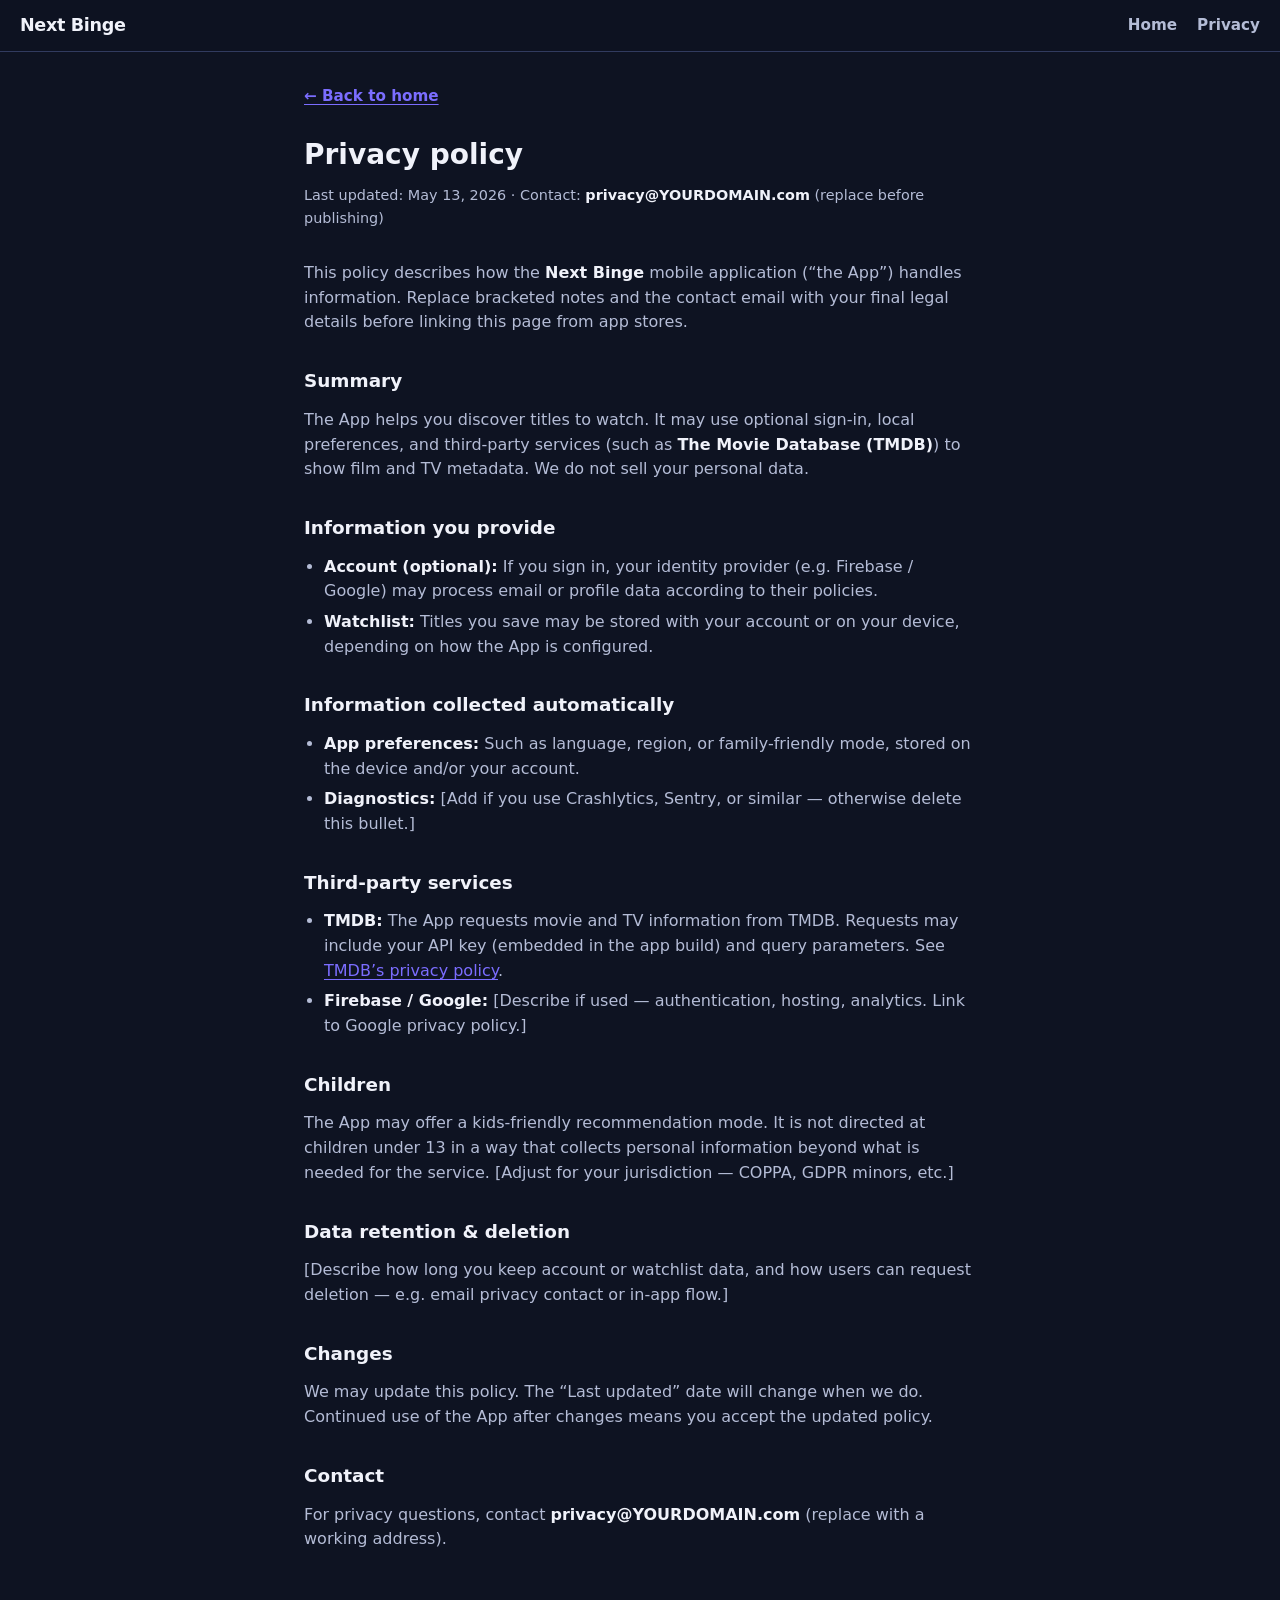
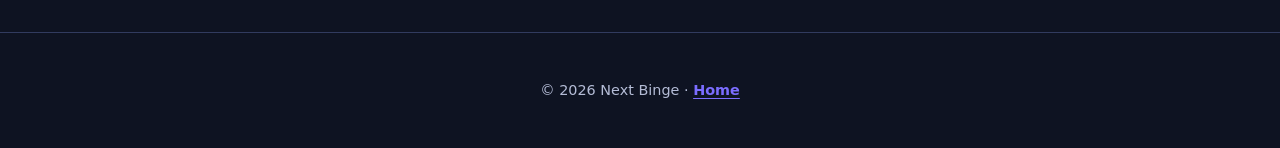
==== privacy/index.html @ 913ea035 "Added static site" ====
<!DOCTYPE html>
<html lang="en">
  <head>
    <meta charset="utf-8" />
    <meta name="viewport" content="width=device-width, initial-scale=1" />
    <meta name="description" content="Privacy policy for the Next Binge mobile app." />
    <title>Privacy policy · Next Binge</title>
    <link rel="stylesheet" href="../css/styles.css" />
    <link rel="icon" href="../images/favicon.svg" type="image/svg+xml" />
  </head>
  <body>
    <header class="site-header">
      <a class="brand" href="../index.html">Next Binge</a>
      <nav class="nav" aria-label="Primary">
        <a href="../index.html">Home</a>
        <a href="index.html">Privacy</a>
      </nav>
    </header>

    <main>
      <article class="narrow prose">
        <a class="back" href="../index.html">← Back to home</a>
        <h1>Privacy policy</h1>
        <p class="meta">Last updated: May 13, 2026 · Contact: <strong>privacy@YOURDOMAIN.com</strong> (replace before publishing)</p>

        <p>
          This policy describes how the <strong>Next Binge</strong> mobile application (“the App”) handles information.
          Replace bracketed notes and the contact email with your final legal details before linking this page from app stores.
        </p>

        <h2>Summary</h2>
        <p>
          The App helps you discover titles to watch. It may use optional sign-in, local preferences, and third-party
          services (such as <strong>The Movie Database (TMDB)</strong>) to show film and TV metadata. We do not sell your personal data.
        </p>

        <h2>Information you provide</h2>
        <ul>
          <li><strong>Account (optional):</strong> If you sign in, your identity provider (e.g. Firebase / Google) may process email or profile data according to their policies.</li>
          <li><strong>Watchlist:</strong> Titles you save may be stored with your account or on your device, depending on how the App is configured.</li>
        </ul>

        <h2>Information collected automatically</h2>
        <ul>
          <li><strong>App preferences:</strong> Such as language, region, or family-friendly mode, stored on the device and/or your account.</li>
          <li><strong>Diagnostics:</strong> [Add if you use Crashlytics, Sentry, or similar — otherwise delete this bullet.]</li>
        </ul>

        <h2>Third-party services</h2>
        <ul>
          <li>
            <strong>TMDB:</strong> The App requests movie and TV information from TMDB. Requests may include your API key (embedded in the app build) and query parameters. See
            <a href="https://www.themoviedb.org/privacy-policy" rel="noopener noreferrer">TMDB’s privacy policy</a>.
          </li>
          <li><strong>Firebase / Google:</strong> [Describe if used — authentication, hosting, analytics. Link to Google privacy policy.]</li>
        </ul>

        <h2>Children</h2>
        <p>
          The App may offer a kids-friendly recommendation mode. It is not directed at children under 13 in a way that collects
          personal information beyond what is needed for the service. [Adjust for your jurisdiction — COPPA, GDPR minors, etc.]
        </p>

        <h2>Data retention &amp; deletion</h2>
        <p>
          [Describe how long you keep account or watchlist data, and how users can request deletion — e.g. email privacy contact or in-app flow.]
        </p>

        <h2>Changes</h2>
        <p>We may update this policy. The “Last updated” date will change when we do. Continued use of the App after changes means you accept the updated policy.</p>

        <h2>Contact</h2>
        <p>For privacy questions, contact <strong>privacy@YOURDOMAIN.com</strong> (replace with a working address).</p>
      </article>
    </main>

    <footer class="site-footer">
      <p>© <span id="y"></span> Next Binge · <a href="../index.html">Home</a></p>
    </footer>
    <script>
      document.getElementById("y").textContent = new Date().getFullYear();
    </script>
  </body>
</html>
---- css/styles.css ----
:root {
  --bg: #0e1322;
  --surface: #161c30;
  --text: #f0f2fa;
  --muted: #b4bcd6;
  --accent: #7b6dff;
  --border: #313b5f;
  --radius: 16px;
  --max: 720px;
  --wide: 1040px;
}

*,
*::before,
*::after {
  box-sizing: border-box;
}

html {
  scroll-behavior: smooth;
}

body {
  margin: 0;
  font-family: system-ui, -apple-system, "Segoe UI", Roboto, Ubuntu, Cantarell, "Noto Sans", sans-serif;
  font-size: 1rem;
  line-height: 1.55;
  color: var(--text);
  background: var(--bg);
}

a {
  color: var(--accent);
  text-decoration-thickness: 1px;
  text-underline-offset: 3px;
}

a:hover {
  color: #aba3ff;
}

.site-header {
  position: sticky;
  top: 0;
  z-index: 10;
  display: flex;
  align-items: center;
  justify-content: space-between;
  gap: 1rem;
  padding: 0.75rem 1.25rem;
  background: rgba(14, 19, 34, 0.92);
  border-bottom: 1px solid var(--border);
  backdrop-filter: blur(8px);
}

.brand {
  font-weight: 800;
  font-size: 1.1rem;
  letter-spacing: -0.02em;
  color: var(--text);
  text-decoration: none;
}

.brand:hover {
  color: var(--accent);
}

.nav {
  display: flex;
  gap: 1.25rem;
  font-size: 0.95rem;
}

.nav a {
  color: var(--muted);
  text-decoration: none;
  font-weight: 600;
}

.nav a:hover {
  color: var(--text);
}

main {
  padding: 2rem 1.25rem 4rem;
}

.wrap {
  max-width: var(--wide);
  margin: 0 auto;
}

.narrow {
  max-width: var(--max);
  margin: 0 auto;
}

.hero {
  display: grid;
  gap: 2rem;
  align-items: center;
  padding: 2rem 0 3rem;
}

@media (min-width: 880px) {
  .hero {
    grid-template-columns: 1fr 1fr;
    padding: 3rem 0 4rem;
  }
}

.hero h1 {
  margin: 0 0 0.75rem;
  font-size: clamp(1.85rem, 4vw, 2.5rem);
  line-height: 1.15;
  letter-spacing: -0.03em;
}

.lead {
  margin: 0 0 1.5rem;
  font-size: 1.1rem;
  color: var(--muted);
}

.cta-row {
  display: flex;
  flex-wrap: wrap;
  gap: 0.75rem;
}

.btn {
  display: inline-flex;
  align-items: center;
  justify-content: center;
  padding: 0.65rem 1.15rem;
  font-weight: 700;
  font-size: 0.95rem;
  border-radius: 12px;
  border: 1px solid transparent;
  cursor: not-allowed;
  opacity: 0.65;
}

.btn-primary {
  background: var(--accent);
  color: #fff;
}

.btn-secondary {
  background: transparent;
  color: var(--muted);
  border-color: var(--border);
}

.btn-note {
  width: 100%;
  margin-top: 0.5rem;
  font-size: 0.8rem;
  font-weight: 600;
  color: var(--muted);
}

.mockup {
  display: flex;
  justify-content: center;
}

.mockup img {
  max-width: 100%;
  height: auto;
  border-radius: 24px;
  border: 1px solid var(--border);
  box-shadow: 0 24px 60px rgba(0, 0, 0, 0.45);
}

.features {
  margin-top: 2rem;
  padding-top: 2rem;
  border-top: 1px solid var(--border);
}

.features h2 {
  margin: 0 0 1rem;
  font-size: 1.35rem;
}

.grid {
  display: grid;
  gap: 1rem;
}

@media (min-width: 640px) {
  .grid {
    grid-template-columns: repeat(3, 1fr);
  }
}

.card {
  padding: 1.25rem;
  background: var(--surface);
  border: 1px solid var(--border);
  border-radius: var(--radius);
}

.card h3 {
  margin: 0 0 0.5rem;
  font-size: 1rem;
}

.card p {
  margin: 0;
  font-size: 0.9rem;
  color: var(--muted);
}

.screens {
  margin-top: 3rem;
}

.screens h2 {
  margin: 0 0 0.5rem;
  font-size: 1.35rem;
}

.screens > p {
  margin: 0 0 1.5rem;
  color: var(--muted);
  font-size: 0.95rem;
}

.screen-grid {
  display: grid;
  gap: 1rem;
  grid-template-columns: repeat(auto-fill, minmax(200px, 1fr));
}

.screen-grid img {
  width: 100%;
  height: auto;
  display: block;
  border-radius: 12px;
  border: 1px solid var(--border);
}

.site-footer {
  padding: 2rem 1.25rem;
  border-top: 1px solid var(--border);
  color: var(--muted);
  font-size: 0.9rem;
  text-align: center;
}

.site-footer a {
  font-weight: 600;
}

/* Privacy page */
.prose {
  max-width: 42rem;
  margin: 0 auto;
}

.prose h1 {
  margin: 0 0 0.5rem;
  font-size: 1.75rem;
}

.prose .meta {
  margin: 0 0 2rem;
  font-size: 0.9rem;
  color: var(--muted);
}

.prose h2 {
  margin: 2rem 0 0.75rem;
  font-size: 1.15rem;
}

.prose p,
.prose ul {
  margin: 0 0 1rem;
  color: var(--muted);
}

.prose ul {
  padding-left: 1.25rem;
}

.prose li {
  margin-bottom: 0.35rem;
}

.prose strong {
  color: var(--text);
}

.back {
  display: inline-block;
  margin-bottom: 1.5rem;
  font-weight: 600;
  font-size: 0.95rem;
}
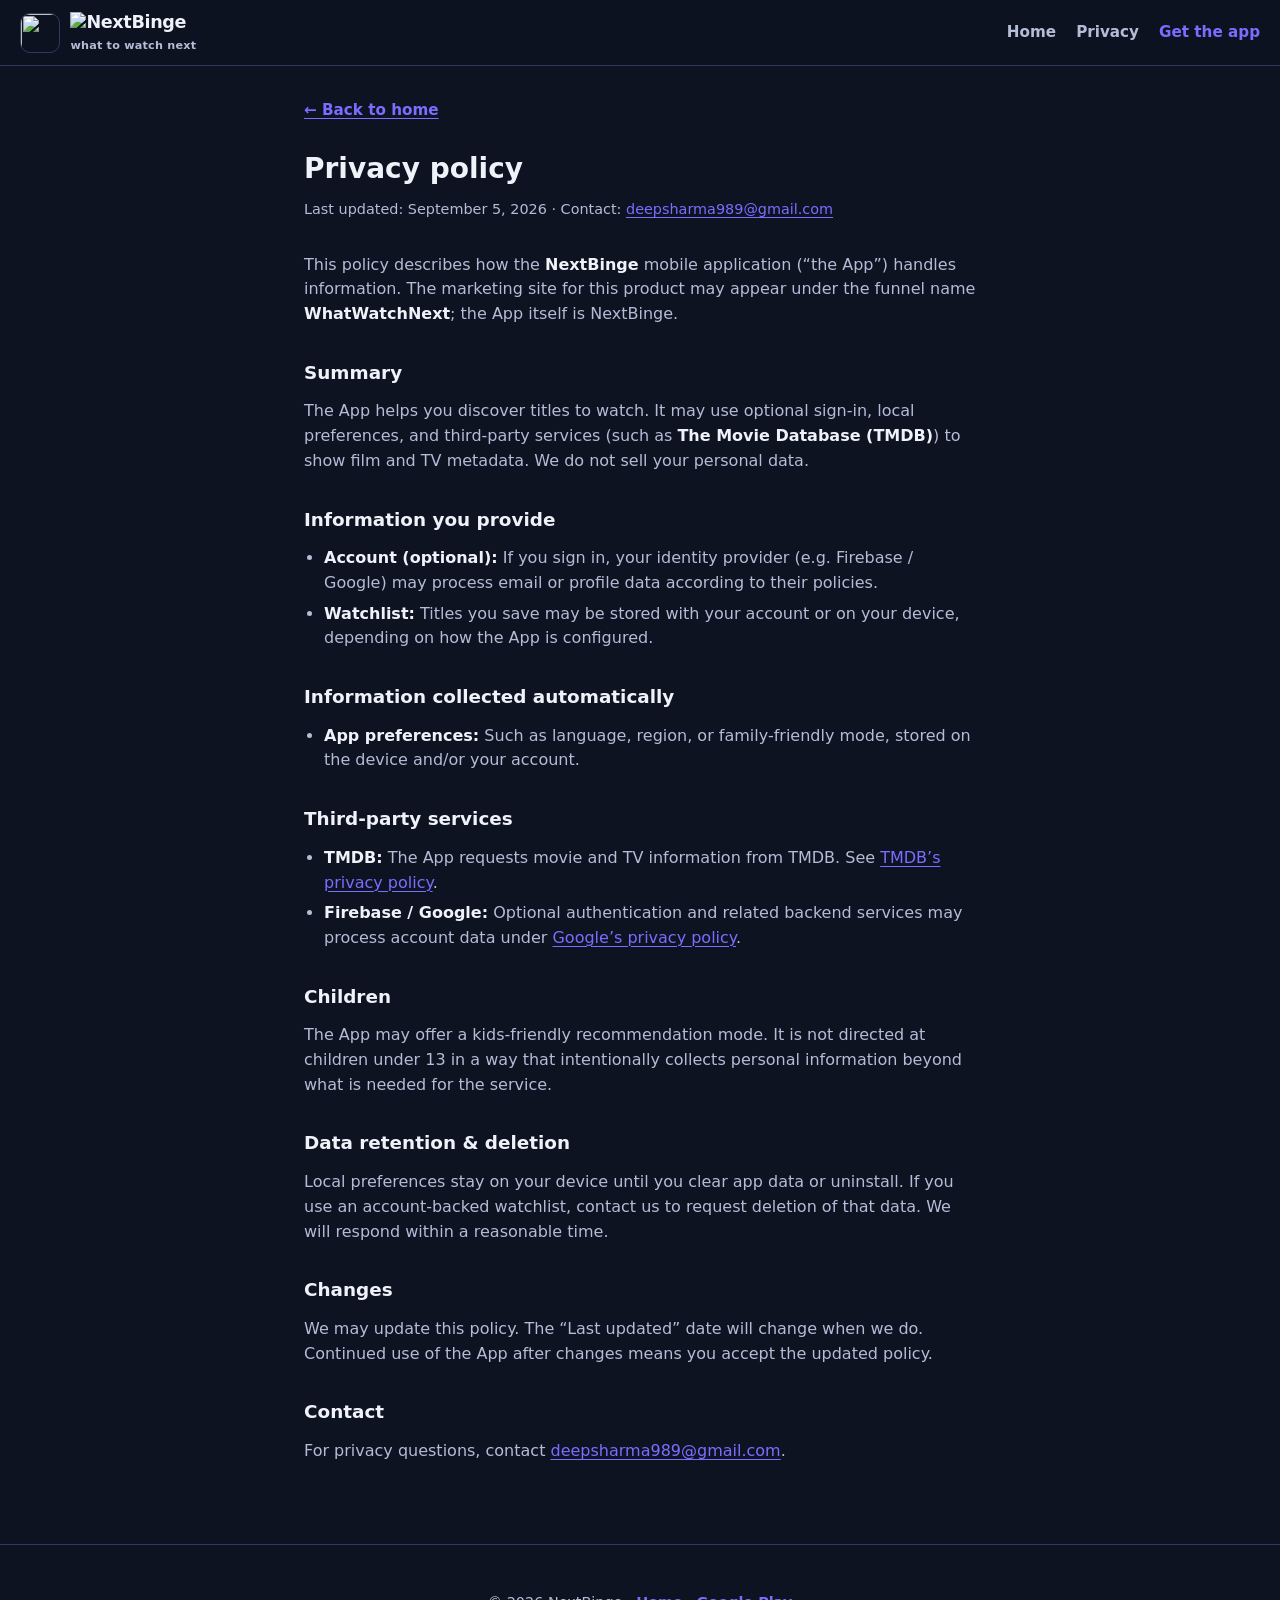
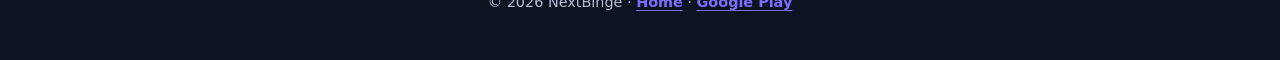
==== commit d831e08b: "updated site" ====
--- a/privacy/index.html
+++ b/privacy/index.html
@@ -3,17 +3,41 @@
   <head>
     <meta charset="utf-8" />
     <meta name="viewport" content="width=device-width, initial-scale=1" />
-    <meta name="description" content="Privacy policy for the Next Binge mobile app." />
-    <title>Privacy policy · Next Binge</title>
+    <meta name="description" content="Privacy policy for the NextBinge mobile app." />
+    <title>Privacy policy · NextBinge</title>
     <link rel="stylesheet" href="../css/styles.css" />
-    <link rel="icon" href="../images/favicon.svg" type="image/svg+xml" />
+    <link rel="icon" href="../images/app-icon.png" type="image/png" />
+    <link rel="apple-touch-icon" href="../images/app-icon.png" />
   </head>
   <body>
     <header class="site-header">
-      <a class="brand" href="../index.html">Next Binge</a>
+      <a class="brand" href="../index.html">
+        <img
+          class="brand-mark"
+          src="../images/app-icon.png"
+          width="40"
+          height="40"
+          alt=""
+        />
+        <span class="brand-text">
+          <img
+            class="brand-wordmark"
+            src="../images/logo-wordmark.png"
+            alt="NextBinge"
+            height="28"
+          />
+          <span class="brand-tag">what to watch next</span>
+        </span>
+      </a>
       <nav class="nav" aria-label="Primary">
         <a href="../index.html">Home</a>
         <a href="index.html">Privacy</a>
+        <a
+          class="nav-cta"
+          href="https://play.google.com/store/apps/details?id=com.nextbinge.app"
+          rel="noopener noreferrer"
+          >Get the app</a
+        >
       </nav>
     </header>
 
@@ -21,61 +45,94 @@
       <article class="narrow prose">
         <a class="back" href="../index.html">← Back to home</a>
         <h1>Privacy policy</h1>
-        <p class="meta">Last updated: May 13, 2026 · Contact: <strong>privacy@YOURDOMAIN.com</strong> (replace before publishing)</p>
+        <p class="meta">
+          Last updated: September 5, 2026 · Contact:
+          <a href="mailto:deepsharma989@gmail.com">deepsharma989@gmail.com</a>
+        </p>
 
         <p>
-          This policy describes how the <strong>Next Binge</strong> mobile application (“the App”) handles information.
-          Replace bracketed notes and the contact email with your final legal details before linking this page from app stores.
+          This policy describes how the <strong>NextBinge</strong> mobile application (“the App”)
+          handles information. The marketing site for this product may appear under the funnel name
+          <strong>WhatWatchNext</strong>; the App itself is NextBinge.
         </p>
 
         <h2>Summary</h2>
         <p>
-          The App helps you discover titles to watch. It may use optional sign-in, local preferences, and third-party
-          services (such as <strong>The Movie Database (TMDB)</strong>) to show film and TV metadata. We do not sell your personal data.
+          The App helps you discover titles to watch. It may use optional sign-in, local preferences, and
+          third-party services (such as <strong>The Movie Database (TMDB)</strong>) to show film and TV
+          metadata. We do not sell your personal data.
         </p>
 
         <h2>Information you provide</h2>
         <ul>
-          <li><strong>Account (optional):</strong> If you sign in, your identity provider (e.g. Firebase / Google) may process email or profile data according to their policies.</li>
-          <li><strong>Watchlist:</strong> Titles you save may be stored with your account or on your device, depending on how the App is configured.</li>
+          <li>
+            <strong>Account (optional):</strong> If you sign in, your identity provider (e.g. Firebase /
+            Google) may process email or profile data according to their policies.
+          </li>
+          <li>
+            <strong>Watchlist:</strong> Titles you save may be stored with your account or on your device,
+            depending on how the App is configured.
+          </li>
         </ul>
 
         <h2>Information collected automatically</h2>
         <ul>
-          <li><strong>App preferences:</strong> Such as language, region, or family-friendly mode, stored on the device and/or your account.</li>
-          <li><strong>Diagnostics:</strong> [Add if you use Crashlytics, Sentry, or similar — otherwise delete this bullet.]</li>
+          <li>
+            <strong>App preferences:</strong> Such as language, region, or family-friendly mode, stored on
+            the device and/or your account.
+          </li>
         </ul>
 
         <h2>Third-party services</h2>
         <ul>
           <li>
-            <strong>TMDB:</strong> The App requests movie and TV information from TMDB. Requests may include your API key (embedded in the app build) and query parameters. See
-            <a href="https://www.themoviedb.org/privacy-policy" rel="noopener noreferrer">TMDB’s privacy policy</a>.
+            <strong>TMDB:</strong> The App requests movie and TV information from TMDB. See
+            <a href="https://www.themoviedb.org/privacy-policy" rel="noopener noreferrer"
+              >TMDB’s privacy policy</a
+            >.
           </li>
-          <li><strong>Firebase / Google:</strong> [Describe if used — authentication, hosting, analytics. Link to Google privacy policy.]</li>
+          <li>
+            <strong>Firebase / Google:</strong> Optional authentication and related backend services may
+            process account data under
+            <a href="https://policies.google.com/privacy" rel="noopener noreferrer">Google’s privacy policy</a>.
+          </li>
         </ul>
 
         <h2>Children</h2>
         <p>
-          The App may offer a kids-friendly recommendation mode. It is not directed at children under 13 in a way that collects
-          personal information beyond what is needed for the service. [Adjust for your jurisdiction — COPPA, GDPR minors, etc.]
+          The App may offer a kids-friendly recommendation mode. It is not directed at children under 13 in
+          a way that intentionally collects personal information beyond what is needed for the service.
         </p>
 
         <h2>Data retention &amp; deletion</h2>
         <p>
-          [Describe how long you keep account or watchlist data, and how users can request deletion — e.g. email privacy contact or in-app flow.]
+          Local preferences stay on your device until you clear app data or uninstall. If you use an
+          account-backed watchlist, contact us to request deletion of that data. We will respond within a
+          reasonable time.
         </p>
 
         <h2>Changes</h2>
-        <p>We may update this policy. The “Last updated” date will change when we do. Continued use of the App after changes means you accept the updated policy.</p>
+        <p>
+          We may update this policy. The “Last updated” date will change when we do. Continued use of the
+          App after changes means you accept the updated policy.
+        </p>
 
         <h2>Contact</h2>
-        <p>For privacy questions, contact <strong>privacy@YOURDOMAIN.com</strong> (replace with a working address).</p>
+        <p>
+          For privacy questions, contact
+          <a href="mailto:deepsharma989@gmail.com">deepsharma989@gmail.com</a>.
+        </p>
       </article>
     </main>
 
     <footer class="site-footer">
-      <p>© <span id="y"></span> Next Binge · <a href="../index.html">Home</a></p>
+      <p>
+        © <span id="y"></span> NextBinge ·
+        <a href="../index.html">Home</a> ·
+        <a href="https://play.google.com/store/apps/details?id=com.nextbinge.app" rel="noopener noreferrer"
+          >Google Play</a
+        >
+      </p>
     </footer>
     <script>
       document.getElementById("y").textContent = new Date().getFullYear();
--- a/css/styles.css
+++ b/css/styles.css
@@ -54,19 +54,63 @@
 }
 
 .brand {
+  display: inline-flex;
+  flex-direction: row;
+  align-items: center;
+  gap: 0.65rem;
   font-weight: 800;
   font-size: 1.1rem;
   letter-spacing: -0.02em;
   color: var(--text);
   text-decoration: none;
+  line-height: 1.15;
+}
+
+.brand-mark {
+  width: 40px;
+  height: 40px;
+  border-radius: 10px;
+  object-fit: cover;
+  flex-shrink: 0;
+  border: 1px solid var(--border);
+}
+
+.brand-text {
+  display: inline-flex;
+  flex-direction: column;
+  gap: 0.15rem;
+  min-width: 0;
+}
+
+.brand-wordmark {
+  display: block;
+  height: 26px;
+  width: auto;
+  max-width: 160px;
+  object-fit: contain;
+  object-position: left center;
+}
+
+.brand-tag {
+  font-size: 0.7rem;
+  font-weight: 600;
+  letter-spacing: 0.02em;
+  text-transform: lowercase;
+  color: var(--muted);
 }
 
 .brand:hover {
   color: var(--accent);
 }
 
+.brand:hover .brand-tag {
+  color: #aba3ff;
+}
+
 .nav {
   display: flex;
+  flex-wrap: wrap;
+  align-items: center;
   gap: 1.25rem;
   font-size: 0.95rem;
 }
@@ -79,6 +123,10 @@
 
 .nav a:hover {
   color: var(--text);
+}
+
+.nav-cta {
+  color: var(--accent) !important;
 }
 
 main {
@@ -116,10 +164,24 @@
   letter-spacing: -0.03em;
 }
 
+.eyebrow {
+  margin: 0 0 0.5rem;
+  font-size: 0.85rem;
+  font-weight: 700;
+  letter-spacing: 0.04em;
+  text-transform: uppercase;
+  color: var(--accent);
+}
+
 .lead {
   margin: 0 0 1.5rem;
   font-size: 1.1rem;
   color: var(--muted);
+}
+
+.lead strong {
+  color: var(--text);
+  font-weight: 700;
 }
 
 .cta-row {
@@ -137,8 +199,8 @@
   font-size: 0.95rem;
   border-radius: 12px;
   border: 1px solid transparent;
-  cursor: not-allowed;
-  opacity: 0.65;
+  text-decoration: none;
+  cursor: pointer;
 }
 
 .btn-primary {
@@ -146,18 +208,25 @@
   color: #fff;
 }
 
+.btn-primary:hover {
+  color: #fff;
+  filter: brightness(1.08);
+}
+
 .btn-secondary {
   background: transparent;
   color: var(--muted);
   border-color: var(--border);
 }
 
-.btn-note {
-  width: 100%;
-  margin-top: 0.5rem;
-  font-size: 0.8rem;
-  font-weight: 600;
-  color: var(--muted);
+.btn-secondary:hover {
+  color: var(--text);
+  border-color: var(--muted);
+}
+
+.download-band {
+  margin-top: 1.75rem;
+  text-align: center;
 }
 
 .mockup {
@@ -165,12 +234,13 @@
   justify-content: center;
 }
 
-.mockup img {
-  max-width: 100%;
+.mockup .phone-shot {
+  width: min(100%, 320px);
   height: auto;
-  border-radius: 24px;
+  border-radius: 28px;
   border: 1px solid var(--border);
   box-shadow: 0 24px 60px rgba(0, 0, 0, 0.45);
+  background: var(--surface);
 }
 
 .features {
@@ -230,16 +300,30 @@
 
 .screen-grid {
   display: grid;
-  gap: 1rem;
-  grid-template-columns: repeat(auto-fill, minmax(200px, 1fr));
-}
-
-.screen-grid img {
+  gap: 1.25rem;
+  grid-template-columns: repeat(auto-fill, minmax(180px, 1fr));
+}
+
+.screen-card {
+  margin: 0;
+}
+
+.screen-card img {
   width: 100%;
   height: auto;
   display: block;
-  border-radius: 12px;
+  border-radius: 18px;
   border: 1px solid var(--border);
+  box-shadow: 0 12px 32px rgba(0, 0, 0, 0.35);
+  background: var(--surface);
+}
+
+.screen-card figcaption {
+  margin-top: 0.55rem;
+  text-align: center;
+  font-size: 0.85rem;
+  font-weight: 600;
+  color: var(--muted);
 }
 
 .site-footer {
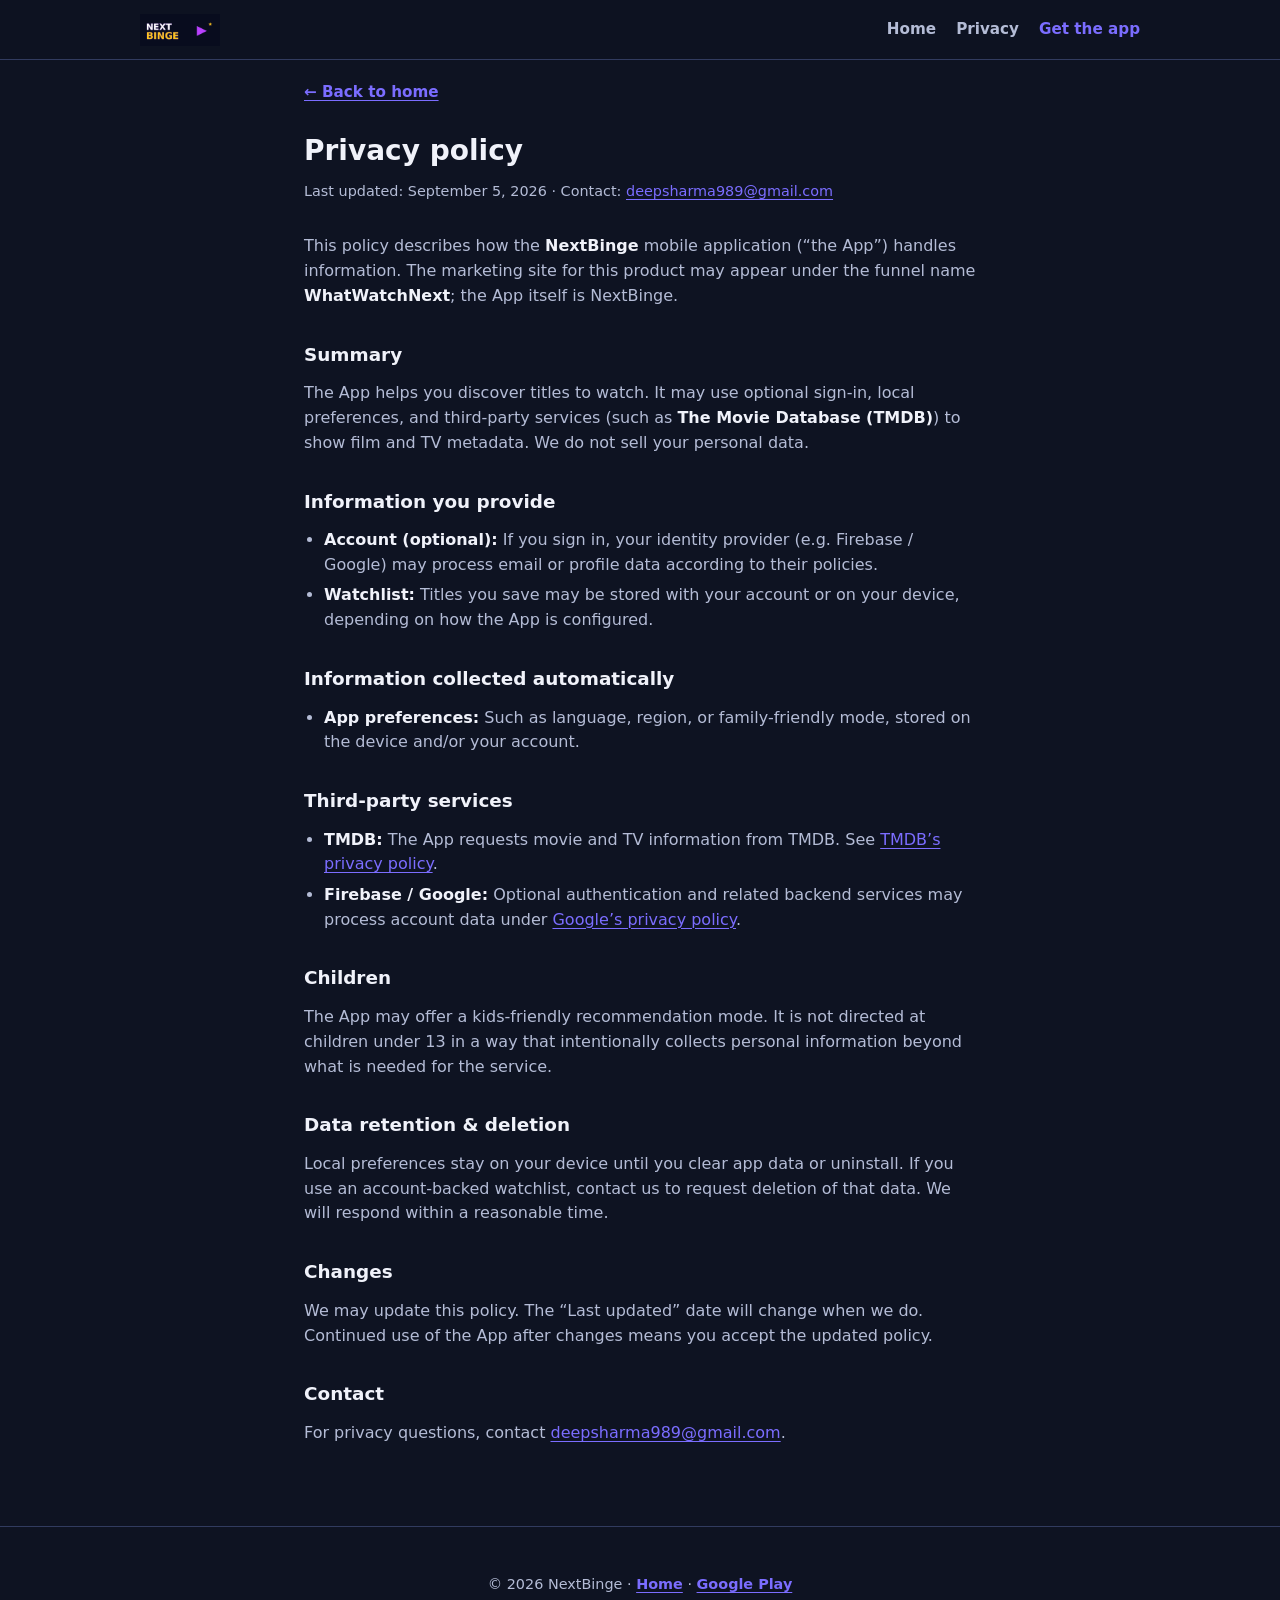
==== commit 81ae338d: "Fix header to a single wordmark and tighten hero alignment. Co-authored-by: Cursor <cursoragent@curs" ====
--- a/privacy/index.html
+++ b/privacy/index.html
@@ -11,34 +11,26 @@
   </head>
   <body>
     <header class="site-header">
-      <a class="brand" href="../index.html">
-        <img
-          class="brand-mark"
-          src="../images/app-icon.png"
-          width="40"
-          height="40"
-          alt=""
-        />
-        <span class="brand-text">
+      <div class="header-inner">
+        <a class="brand" href="../index.html">
           <img
             class="brand-wordmark"
             src="../images/logo-wordmark.png"
             alt="NextBinge"
-            height="28"
+            height="32"
           />
-          <span class="brand-tag">what to watch next</span>
-        </span>
-      </a>
-      <nav class="nav" aria-label="Primary">
-        <a href="../index.html">Home</a>
-        <a href="index.html">Privacy</a>
-        <a
-          class="nav-cta"
-          href="https://play.google.com/store/apps/details?id=com.nextbinge.app"
-          rel="noopener noreferrer"
-          >Get the app</a
-        >
-      </nav>
+        </a>
+        <nav class="nav" aria-label="Primary">
+          <a href="../index.html">Home</a>
+          <a href="index.html">Privacy</a>
+          <a
+            class="nav-cta"
+            href="https://play.google.com/store/apps/details?id=com.nextbinge.app"
+            rel="noopener noreferrer"
+            >Get the app</a
+          >
+        </nav>
+      </div>
     </header>
 
     <main>
--- a/css/styles.css
+++ b/css/styles.css
@@ -43,68 +43,39 @@
   position: sticky;
   top: 0;
   z-index: 10;
+  background: rgba(14, 19, 34, 0.92);
+  border-bottom: 1px solid var(--border);
+  backdrop-filter: blur(8px);
+}
+
+.header-inner {
+  max-width: var(--wide);
+  margin: 0 auto;
+  padding: 0.85rem 1.25rem;
   display: flex;
   align-items: center;
   justify-content: space-between;
   gap: 1rem;
-  padding: 0.75rem 1.25rem;
-  background: rgba(14, 19, 34, 0.92);
-  border-bottom: 1px solid var(--border);
-  backdrop-filter: blur(8px);
 }
 
 .brand {
   display: inline-flex;
-  flex-direction: row;
   align-items: center;
-  gap: 0.65rem;
-  font-weight: 800;
-  font-size: 1.1rem;
-  letter-spacing: -0.02em;
-  color: var(--text);
   text-decoration: none;
-  line-height: 1.15;
-}
-
-.brand-mark {
-  width: 40px;
-  height: 40px;
-  border-radius: 10px;
-  object-fit: cover;
-  flex-shrink: 0;
-  border: 1px solid var(--border);
-}
-
-.brand-text {
-  display: inline-flex;
-  flex-direction: column;
-  gap: 0.15rem;
-  min-width: 0;
+  line-height: 0;
 }
 
 .brand-wordmark {
   display: block;
-  height: 26px;
+  height: 32px;
   width: auto;
-  max-width: 160px;
+  max-width: 180px;
   object-fit: contain;
   object-position: left center;
 }
 
-.brand-tag {
-  font-size: 0.7rem;
-  font-weight: 600;
-  letter-spacing: 0.02em;
-  text-transform: lowercase;
-  color: var(--muted);
-}
-
 .brand:hover {
-  color: var(--accent);
-}
-
-.brand:hover .brand-tag {
-  color: #aba3ff;
+  opacity: 0.9;
 }
 
 .nav {
@@ -130,7 +101,7 @@
 }
 
 main {
-  padding: 2rem 1.25rem 4rem;
+  padding: 1.25rem 1.25rem 4rem;
 }
 
 .wrap {
@@ -146,15 +117,20 @@
 .hero {
   display: grid;
   gap: 2rem;
-  align-items: center;
-  padding: 2rem 0 3rem;
+  align-items: start;
+  padding: 1.25rem 0 2.5rem;
 }
 
 @media (min-width: 880px) {
   .hero {
-    grid-template-columns: 1fr 1fr;
-    padding: 3rem 0 4rem;
+    grid-template-columns: minmax(0, 1.05fr) minmax(0, 0.95fr);
+    gap: 2.5rem;
+    padding: 1.5rem 0 3rem;
   }
+}
+
+.hero-copy {
+  padding-top: 0.25rem;
 }
 
 .hero h1 {
@@ -232,10 +208,17 @@
 .mockup {
   display: flex;
   justify-content: center;
+  align-items: flex-start;
+}
+
+@media (min-width: 880px) {
+  .mockup {
+    justify-content: flex-end;
+  }
 }
 
 .mockup .phone-shot {
-  width: min(100%, 320px);
+  width: min(100%, 300px);
   height: auto;
   border-radius: 28px;
   border: 1px solid var(--border);
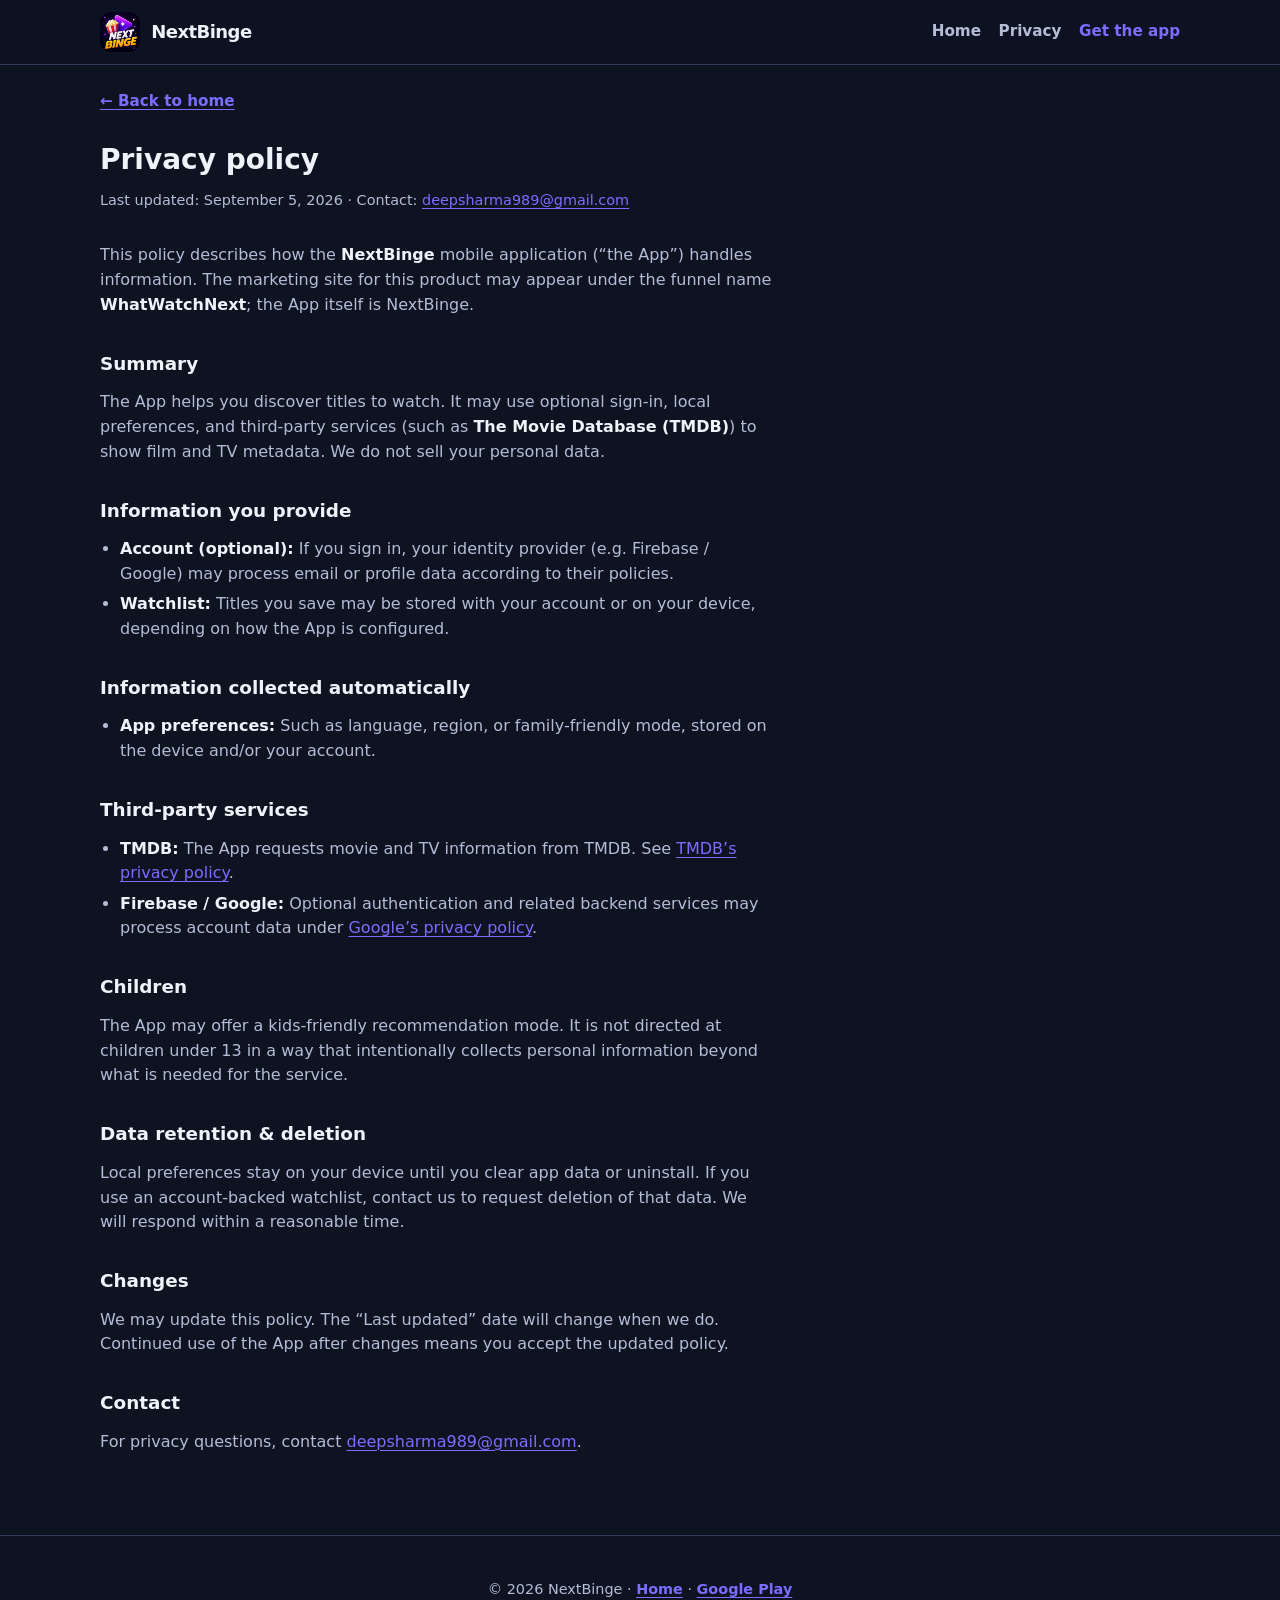
==== commit 4b95b5c0: "Use app icon in header and unify page alignment. Co-authored-by: Cursor <cursoragent@cursor.com>" ====
--- a/privacy/index.html
+++ b/privacy/index.html
@@ -11,14 +11,10 @@
   </head>
   <body>
     <header class="site-header">
-      <div class="header-inner">
+      <div class="shell">
         <a class="brand" href="../index.html">
-          <img
-            class="brand-wordmark"
-            src="../images/logo-wordmark.png"
-            alt="NextBinge"
-            height="32"
-          />
+          <img class="brand-icon" src="../images/app-icon.png" width="40" height="40" alt="" />
+          <span class="brand-name">NextBinge</span>
         </a>
         <nav class="nav" aria-label="Primary">
           <a href="../index.html">Home</a>
@@ -33,8 +29,8 @@
       </div>
     </header>
 
-    <main>
-      <article class="narrow prose">
+    <main class="shell page">
+      <article class="prose">
         <a class="back" href="../index.html">← Back to home</a>
         <h1>Privacy policy</h1>
         <p class="meta">
@@ -118,13 +114,15 @@
     </main>
 
     <footer class="site-footer">
-      <p>
-        © <span id="y"></span> NextBinge ·
-        <a href="../index.html">Home</a> ·
-        <a href="https://play.google.com/store/apps/details?id=com.nextbinge.app" rel="noopener noreferrer"
-          >Google Play</a
-        >
-      </p>
+      <div class="shell">
+        <p>
+          © <span id="y"></span> NextBinge ·
+          <a href="../index.html">Home</a> ·
+          <a href="https://play.google.com/store/apps/details?id=com.nextbinge.app" rel="noopener noreferrer"
+            >Google Play</a
+          >
+        </p>
+      </div>
     </footer>
     <script>
       document.getElementById("y").textContent = new Date().getFullYear();
--- a/css/styles.css
+++ b/css/styles.css
@@ -6,8 +6,8 @@
   --accent: #7b6dff;
   --border: #313b5f;
   --radius: 16px;
-  --max: 720px;
-  --wide: 1040px;
+  --gutter: 1.25rem;
+  --wide: 1080px;
 }
 
 *,
@@ -22,6 +22,7 @@
 
 body {
   margin: 0;
+  min-height: 100vh;
   font-family: system-ui, -apple-system, "Segoe UI", Roboto, Ubuntu, Cantarell, "Noto Sans", sans-serif;
   font-size: 1rem;
   line-height: 1.55;
@@ -39,19 +40,22 @@
   color: #aba3ff;
 }
 
+.shell {
+  width: min(100% - (var(--gutter) * 2), var(--wide));
+  margin-inline: auto;
+}
+
 .site-header {
   position: sticky;
   top: 0;
   z-index: 10;
-  background: rgba(14, 19, 34, 0.92);
+  background: rgba(14, 19, 34, 0.94);
   border-bottom: 1px solid var(--border);
-  backdrop-filter: blur(8px);
-}
-
-.header-inner {
-  max-width: var(--wide);
-  margin: 0 auto;
-  padding: 0.85rem 1.25rem;
+  backdrop-filter: blur(10px);
+}
+
+.site-header .shell {
+  min-height: 64px;
   display: flex;
   align-items: center;
   justify-content: space-between;
@@ -61,28 +65,39 @@
 .brand {
   display: inline-flex;
   align-items: center;
+  gap: 0.7rem;
   text-decoration: none;
-  line-height: 0;
-}
-
-.brand-wordmark {
+  color: var(--text);
+  min-width: 0;
+}
+
+.brand-icon {
+  width: 40px;
+  height: 40px;
+  border-radius: 11px;
+  object-fit: cover;
+  flex-shrink: 0;
   display: block;
-  height: 32px;
-  width: auto;
-  max-width: 180px;
-  object-fit: contain;
-  object-position: left center;
+}
+
+.brand-name {
+  font-size: 1.125rem;
+  font-weight: 800;
+  letter-spacing: -0.03em;
+  line-height: 1;
 }
 
 .brand:hover {
-  opacity: 0.9;
+  color: var(--text);
+  opacity: 0.92;
 }
 
 .nav {
   display: flex;
   flex-wrap: wrap;
   align-items: center;
-  gap: 1.25rem;
+  justify-content: flex-end;
+  gap: 0.35rem 1.1rem;
   font-size: 0.95rem;
 }
 
@@ -100,58 +115,47 @@
   color: var(--accent) !important;
 }
 
-main {
-  padding: 1.25rem 1.25rem 4rem;
-}
-
-.wrap {
-  max-width: var(--wide);
-  margin: 0 auto;
-}
-
-.narrow {
-  max-width: var(--max);
-  margin: 0 auto;
+.page {
+  padding: 1.5rem 0 4rem;
 }
 
 .hero {
   display: grid;
   gap: 2rem;
-  align-items: start;
-  padding: 1.25rem 0 2.5rem;
-}
-
-@media (min-width: 880px) {
+  align-items: center;
+}
+
+@media (min-width: 900px) {
   .hero {
-    grid-template-columns: minmax(0, 1.05fr) minmax(0, 0.95fr);
-    gap: 2.5rem;
-    padding: 1.5rem 0 3rem;
+    grid-template-columns: minmax(0, 1fr) minmax(260px, 320px);
+    gap: 3rem;
+    min-height: min(68vh, 640px);
   }
 }
 
 .hero-copy {
-  padding-top: 0.25rem;
-}
-
-.hero h1 {
-  margin: 0 0 0.75rem;
-  font-size: clamp(1.85rem, 4vw, 2.5rem);
-  line-height: 1.15;
-  letter-spacing: -0.03em;
+  max-width: 34rem;
 }
 
 .eyebrow {
-  margin: 0 0 0.5rem;
-  font-size: 0.85rem;
+  margin: 0 0 0.65rem;
+  font-size: 0.8rem;
   font-weight: 700;
-  letter-spacing: 0.04em;
+  letter-spacing: 0.06em;
   text-transform: uppercase;
   color: var(--accent);
 }
 
+.hero h1 {
+  margin: 0 0 0.85rem;
+  font-size: clamp(2rem, 4.2vw, 2.75rem);
+  line-height: 1.12;
+  letter-spacing: -0.035em;
+}
+
 .lead {
   margin: 0 0 1.5rem;
-  font-size: 1.1rem;
+  font-size: 1.08rem;
   color: var(--muted);
 }
 
@@ -170,7 +174,7 @@
   display: inline-flex;
   align-items: center;
   justify-content: center;
-  padding: 0.65rem 1.15rem;
+  padding: 0.7rem 1.2rem;
   font-weight: 700;
   font-size: 0.95rem;
   border-radius: 12px;
@@ -200,18 +204,12 @@
   border-color: var(--muted);
 }
 
-.download-band {
-  margin-top: 1.75rem;
-  text-align: center;
-}
-
 .mockup {
   display: flex;
   justify-content: center;
-  align-items: flex-start;
-}
-
-@media (min-width: 880px) {
+}
+
+@media (min-width: 900px) {
   .mockup {
     justify-content: flex-end;
   }
@@ -220,21 +218,30 @@
 .mockup .phone-shot {
   width: min(100%, 300px);
   height: auto;
-  border-radius: 28px;
-  border: 1px solid var(--border);
-  box-shadow: 0 24px 60px rgba(0, 0, 0, 0.45);
-  background: var(--surface);
+  display: block;
+  border: none;
+  border-radius: 0;
+  background: transparent;
+  box-shadow: 0 28px 64px rgba(0, 0, 0, 0.5);
 }
 
 .features {
-  margin-top: 2rem;
+  margin-top: 3rem;
   padding-top: 2rem;
   border-top: 1px solid var(--border);
 }
 
-.features h2 {
-  margin: 0 0 1rem;
+.features h2,
+.screens h2 {
+  margin: 0 0 0.75rem;
   font-size: 1.35rem;
+}
+
+.section-lead {
+  margin: 0 0 1.5rem;
+  color: var(--muted);
+  font-size: 0.95rem;
+  max-width: 40rem;
 }
 
 .grid {
@@ -242,9 +249,9 @@
   gap: 1rem;
 }
 
-@media (min-width: 640px) {
+@media (min-width: 700px) {
   .grid {
-    grid-template-columns: repeat(3, 1fr);
+    grid-template-columns: repeat(3, minmax(0, 1fr));
   }
 }
 
@@ -253,6 +260,7 @@
   background: var(--surface);
   border: 1px solid var(--border);
   border-radius: var(--radius);
+  height: 100%;
 }
 
 .card h3 {
@@ -270,47 +278,51 @@
   margin-top: 3rem;
 }
 
-.screens h2 {
-  margin: 0 0 0.5rem;
-  font-size: 1.35rem;
-}
-
-.screens > p {
-  margin: 0 0 1.5rem;
-  color: var(--muted);
-  font-size: 0.95rem;
-}
-
 .screen-grid {
   display: grid;
-  gap: 1.25rem;
-  grid-template-columns: repeat(auto-fill, minmax(180px, 1fr));
+  gap: 1.25rem 1rem;
+  grid-template-columns: repeat(2, minmax(0, 1fr));
+}
+
+@media (min-width: 900px) {
+  .screen-grid {
+    grid-template-columns: repeat(4, minmax(0, 1fr));
+  }
 }
 
 .screen-card {
   margin: 0;
+  display: flex;
+  flex-direction: column;
+  align-items: center;
 }
 
 .screen-card img {
   width: 100%;
+  max-width: 240px;
   height: auto;
   display: block;
-  border-radius: 18px;
-  border: 1px solid var(--border);
-  box-shadow: 0 12px 32px rgba(0, 0, 0, 0.35);
-  background: var(--surface);
+  border: none;
+  border-radius: 0;
+  background: transparent;
+  box-shadow: 0 14px 36px rgba(0, 0, 0, 0.4);
 }
 
 .screen-card figcaption {
-  margin-top: 0.55rem;
+  margin-top: 0.65rem;
   text-align: center;
   font-size: 0.85rem;
   font-weight: 600;
   color: var(--muted);
 }
 
+.download-band {
+  margin-top: 2rem;
+  text-align: center;
+}
+
 .site-footer {
-  padding: 2rem 1.25rem;
+  padding: 1.75rem 0;
   border-top: 1px solid var(--border);
   color: var(--muted);
   font-size: 0.9rem;
@@ -321,10 +333,8 @@
   font-weight: 600;
 }
 
-/* Privacy page */
 .prose {
   max-width: 42rem;
-  margin: 0 auto;
 }
 
 .prose h1 {
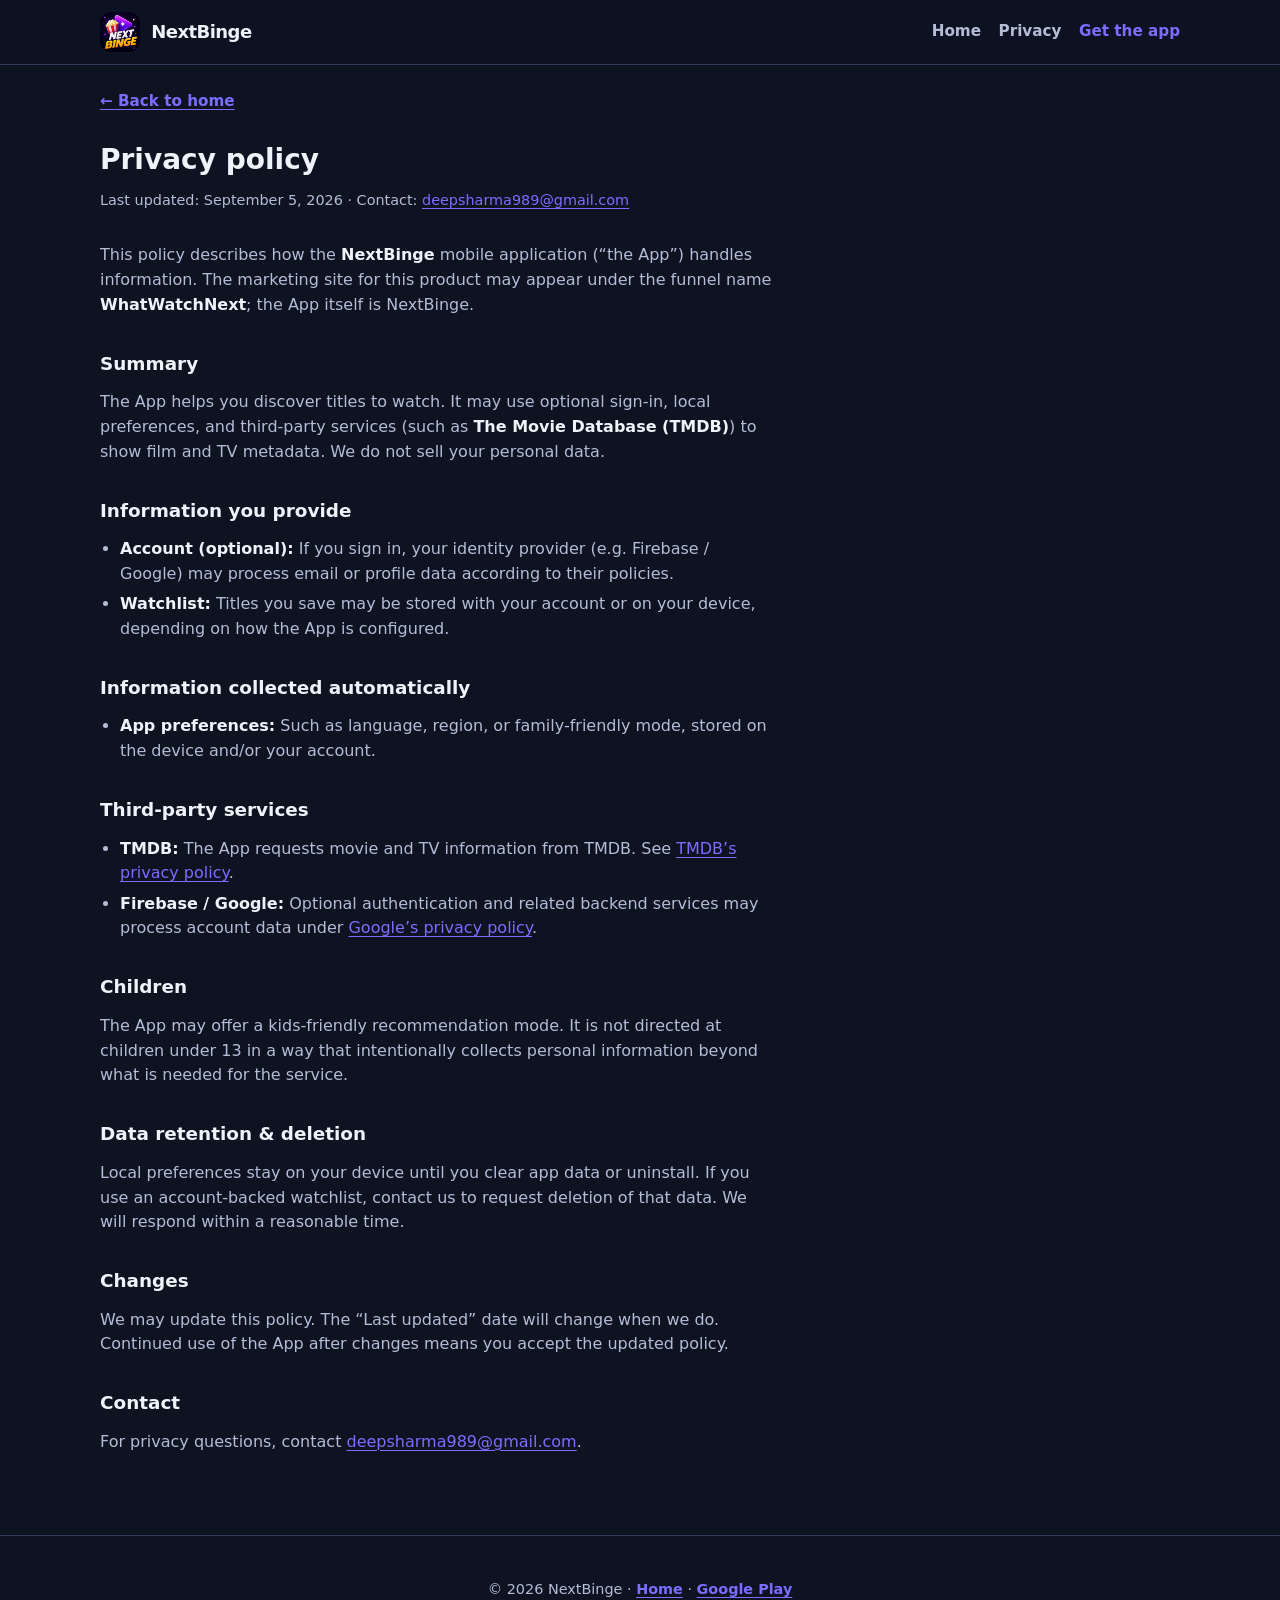
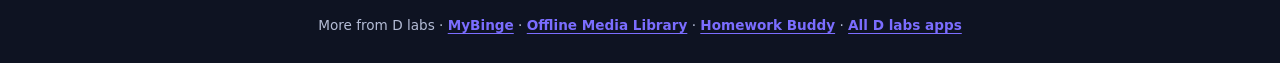
==== commit 5b697c60: "Add D labs cross-promo footer links and Play Console checklist. Point visitors to MyBinge, Offline M" ====
--- a/privacy/index.html
+++ b/privacy/index.html
@@ -118,8 +118,28 @@
         <p>
           © <span id="y"></span> NextBinge ·
           <a href="../index.html">Home</a> ·
-          <a href="https://play.google.com/store/apps/details?id=com.nextbinge.app" rel="noopener noreferrer"
+          <a
+            href="https://play.google.com/store/apps/details?id=com.nextbinge.app&utm_source=whatwatchnext&utm_medium=referral&utm_campaign=dlabs_cross_promo&utm_content=privacy_footer"
+            rel="noopener noreferrer"
             >Google Play</a
+          >
+        </p>
+        <p class="footer-more">
+          More from D labs ·
+          <a
+            href="https://play.google.com/store/apps/details?id=com.mybinge.app&utm_source=whatwatchnext&utm_medium=referral&utm_campaign=dlabs_cross_promo&utm_content=footer_more_apps"
+            rel="noopener noreferrer"
+            >MyBinge</a
+          >
+          ·
+          <a href="https://offlinemedialibrary.com" rel="noopener noreferrer">Offline Media Library</a>
+          ·
+          <a href="https://easyhomeworkactivity.com" rel="noopener noreferrer">Homework Buddy</a>
+          ·
+          <a
+            href="https://play.google.com/store/apps/dev?id=8759041902208147900"
+            rel="noopener noreferrer"
+            >All D labs apps</a
           >
         </p>
       </div>
--- a/css/styles.css
+++ b/css/styles.css
@@ -333,6 +333,14 @@
   font-weight: 600;
 }
 
+.site-footer .footer-more {
+  margin: 0.75rem 0 0;
+  font-size: 0.85rem;
+  line-height: 1.5;
+  color: var(--muted);
+}
+
+
 .prose {
   max-width: 42rem;
 }
